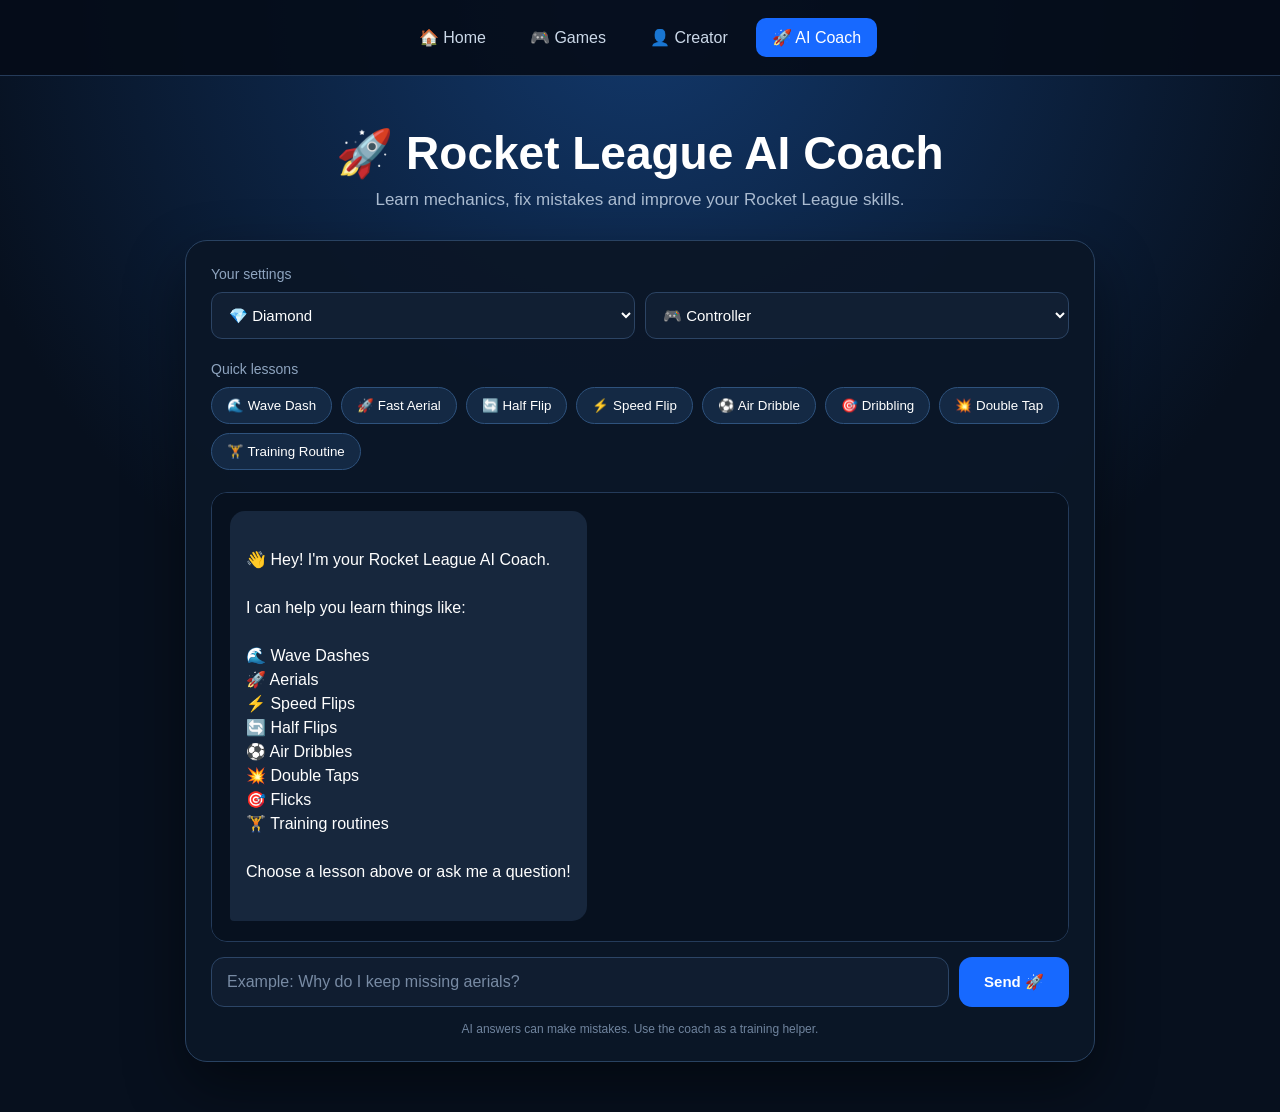
==== coach.html @ 6cd59a52 "Create coach.html" ====
<!DOCTYPE html>
<html lang="en">

<head>
  <meta charset="UTF-8">

  <meta
    name="viewport"
    content="width=device-width, initial-scale=1.0"
  >

  <title>Rocket League AI Coach</title>

  <style>

    * {
      box-sizing: border-box;
    }

    body {
      margin: 0;
      min-height: 100vh;

      font-family: Arial, Helvetica, sans-serif;

      background:
        radial-gradient(circle at top, #12386b, #07101e 55%);

      color: white;
    }


    /* =========================
       NAVIGATION
    ========================= */

    nav {
      width: 100%;

      display: flex;
      justify-content: center;
      align-items: center;

      gap: 12px;

      padding: 18px;

      background: rgba(5, 12, 24, 0.9);

      border-bottom: 1px solid #253b59;
    }

    nav a {
      text-decoration: none;

      color: #cbd8e8;

      padding: 10px 16px;

      border-radius: 10px;

      transition: 0.2s;
    }

    nav a:hover {
      color: white;
      background: #1769ff;
    }

    nav a.active {
      color: white;
      background: #1769ff;
    }


    /* =========================
       PAGE
    ========================= */

    .page {
      width: 100%;
      max-width: 950px;

      margin: auto;

      padding: 50px 20px;
    }


    /* =========================
       TITLE
    ========================= */

    .hero {
      text-align: center;

      margin-bottom: 30px;
    }

    .hero h1 {
      margin: 0 0 10px;

      font-size: 46px;
    }

    .hero p {
      margin: 0;

      color: #aabbd0;

      font-size: 17px;
    }


    /* =========================
       COACH CARD
    ========================= */

    .coach-card {
      background: rgba(11, 22, 39, 0.96);

      border: 1px solid #294261;

      border-radius: 22px;

      padding: 25px;

      box-shadow:
        0 25px 60px rgba(0, 0, 0, 0.45);
    }


    /* =========================
       SETTINGS
    ========================= */

    .settings-title {
      margin-bottom: 10px;

      font-size: 14px;

      color: #8ea4bf;
    }

    .settings {
      display: flex;

      gap: 10px;

      margin-bottom: 22px;
    }

    .settings select {
      flex: 1;

      padding: 13px;

      background: #111f33;

      color: white;

      border: 1px solid #2c4464;

      border-radius: 11px;

      font-size: 15px;

      cursor: pointer;
    }


    /* =========================
       MECHANIC BUTTONS
    ========================= */

    .mechanics-title {
      margin-bottom: 10px;

      font-size: 14px;

      color: #8ea4bf;
    }

    .mechanic-buttons {
      display: flex;

      flex-wrap: wrap;

      gap: 9px;

      margin-bottom: 22px;
    }

    .mechanic-buttons button {
      background: #142944;

      color: white;

      border: 1px solid #2e527d;

      border-radius: 22px;

      padding: 10px 15px;

      cursor: pointer;

      transition: 0.2s;
    }

    .mechanic-buttons button:hover {
      background: #1769ff;

      transform: translateY(-2px);
    }


    /* =========================
       CHAT
    ========================= */

    .chat {
      height: 450px;

      overflow-y: auto;

      background: #07111f;

      border: 1px solid #243b5a;

      border-radius: 16px;

      padding: 18px;

      margin-bottom: 15px;

      scroll-behavior: smooth;
    }

    .message {
      width: fit-content;

      max-width: 80%;

      padding: 13px 16px;

      margin-bottom: 13px;

      border-radius: 15px;

      line-height: 1.5;

      white-space: pre-wrap;
    }

    .bot-message {
      background: #17273d;

      border-bottom-left-radius: 4px;
    }

    .user-message {
      background: #1769ff;

      margin-left: auto;

      border-bottom-right-radius: 4px;
    }


    /* =========================
       TYPING
    ========================= */

    .typing {
      color: #9eb0c7;

      font-style: italic;
    }


    /* =========================
       INPUT
    ========================= */

    .input-area {
      display: flex;

      gap: 10px;
    }

    #question {
      flex: 1;

      padding: 15px;

      background: #101d30;

      color: white;

      border: 1px solid #2c4566;

      border-radius: 13px;

      outline: none;

      font-size: 16px;
    }

    #question::placeholder {
      color: #788ba4;
    }

    #question:focus {
      border-color: #1769ff;
    }

    #sendButton {
      min-width: 110px;

      border: none;

      border-radius: 13px;

      background: #1769ff;

      color: white;

      font-weight: bold;

      font-size: 15px;

      cursor: pointer;

      transition: 0.2s;
    }

    #sendButton:hover {
      background: #3480ff;
    }

    #sendButton:disabled {
      opacity: 0.5;

      cursor: default;
    }


    /* =========================
       BOTTOM INFO
    ========================= */

    .bottom-info {
      margin-top: 15px;

      text-align: center;

      color: #70849e;

      font-size: 12px;
    }


    /* =========================
       MOBILE
    ========================= */

    @media (max-width: 650px) {

      nav {
        gap: 3px;

        padding: 12px 5px;
      }

      nav a {
        padding: 8px 8px;

        font-size: 13px;
      }

      .page {
        padding: 30px 12px;
      }

      .hero h1 {
        font-size: 34px;
      }

      .settings {
        flex-direction: column;
      }

      .chat {
        height: 400px;
      }

      .message {
        max-width: 92%;
      }

      .input-area {
        flex-direction: column;
      }

      #sendButton {
        padding: 14px;
      }

    }

  </style>
</head>


<body>


  <!-- =========================
       NAVIGATION
  ========================== -->

  <nav>

    <a href="index.html">
      🏠 Home
    </a>

    <a href="game.html">
      🎮 Games
    </a>

    <a href="creator.html">
      👤 Creator
    </a>

    <a
      href="coach.html"
      class="active"
    >
      🚀 AI Coach
    </a>

  </nav>



  <!-- =========================
       PAGE
  ========================== -->

  <main class="page">


    <div class="hero">

      <h1>
        🚀 Rocket League AI Coach
      </h1>

      <p>
        Learn mechanics, fix mistakes and improve your Rocket League skills.
      </p>

    </div>



    <div class="coach-card">


      <!-- SETTINGS -->

      <div class="settings-title">
        Your settings
      </div>


      <div class="settings">

        <select id="rank">

          <option value="Bronze">
            🥉 Bronze
          </option>

          <option value="Silver">
            🥈 Silver
          </option>

          <option value="Gold">
            🥇 Gold
          </option>

          <option value="Platinum">
            💠 Platinum
          </option>

          <option value="Diamond" selected>
            💎 Diamond
          </option>

          <option value="Champion">
            🏆 Champion
          </option>

          <option value="Grand Champion">
            🔴 Grand Champion
          </option>

          <option value="SSL">
            🌟 SSL
          </option>

        </select>



        <select id="controls">

          <option value="Controller">
            🎮 Controller
          </option>

          <option value="Keyboard and Mouse">
            ⌨️ Keyboard & Mouse
          </option>

        </select>

      </div>



      <!-- MECHANICS -->

      <div class="mechanics-title">
        Quick lessons
      </div>


      <div class="mechanic-buttons">


        <button
          onclick="quickAsk('Teach me how to wave dash step by step')"
        >
          🌊 Wave Dash
        </button>


        <button
          onclick="quickAsk('Teach me how to fast aerial step by step')"
        >
          🚀 Fast Aerial
        </button>


        <button
          onclick="quickAsk('Teach me how to half flip step by step')"
        >
          🔄 Half Flip
        </button>


        <button
          onclick="quickAsk('Teach me how to speed flip step by step')"
        >
          ⚡ Speed Flip
        </button>


        <button
          onclick="quickAsk('Teach me how to air dribble step by step')"
        >
          ⚽ Air Dribble
        </button>


        <button
          onclick="quickAsk('Teach me how to dribble and flick')"
        >
          🎯 Dribbling
        </button>


        <button
          onclick="quickAsk('Teach me how to hit double taps')"
        >
          💥 Double Tap
        </button>


        <button
          onclick="quickAsk('Create a 15 minute Rocket League training routine for my rank')"
        >
          🏋️ Training Routine
        </button>


      </div>



      <!-- CHAT -->

      <div
        id="chat"
        class="chat"
      >

        <div class="message bot-message">
👋 Hey! I'm your Rocket League AI Coach.

I can help you learn things like:

🌊 Wave Dashes
🚀 Aerials
⚡ Speed Flips
🔄 Half Flips
⚽ Air Dribbles
💥 Double Taps
🎯 Flicks
🏋️ Training routines

Choose a lesson above or ask me a question!
        </div>

      </div>



      <!-- INPUT -->

      <div class="input-area">


        <input
          id="question"
          type="text"
          placeholder="Example: Why do I keep missing aerials?"
          autocomplete="off"
        >


        <button
          id="sendButton"
          onclick="sendMessage()"
        >
          Send 🚀
        </button>


      </div>


      <div class="bottom-info">
        AI answers can make mistakes. Use the coach as a training helper.
      </div>


    </div>

  </main>



  <script>


    /* ========================================
       IMPORTANT

       Later replace this with your backend URL.

       Example:

       https://my-rl-coach.vercel.app/api/coach

    ======================================== */


    const BACKEND_URL =
      "https://YOUR-VERCEL-PROJECT.vercel.app/api/coach";



    /* Store the recent conversation */

    let conversation = [];



    /* ========================================
       ADD MESSAGE TO CHAT
    ======================================== */


    function addMessage(text, sender) {

      const chat =
        document.getElementById("chat");


      const message =
        document.createElement("div");


      message.classList.add("message");


      if (sender === "user") {

        message.classList.add(
          "user-message"
        );

      } else {

        message.classList.add(
          "bot-message"
        );

      }


      message.textContent = text;


      chat.appendChild(message);


      chat.scrollTop =
        chat.scrollHeight;

    }



    /* ========================================
       QUICK BUTTON
    ======================================== */


    function quickAsk(question) {

      const input =
        document.getElementById("question");


      input.value = question;


      sendMessage();

    }



    /* ========================================
       SEND MESSAGE
    ======================================== */


    async function sendMessage() {


      const input =
        document.getElementById("question");


      const sendButton =
        document.getElementById("sendButton");


      const rank =
        document.getElementById("rank").value;


      const controls =
        document.getElementById("controls").value;


      const question =
        input.value.trim();



      if (!question) {

        return;

      }



      /* Show user's message */

      addMessage(
        question,
        "user"
      );



      /* Save it */

      conversation.push({

        role: "user",

        content: question

      });



      input.value = "";



      /* Disable button while AI thinks */

      sendButton.disabled = true;

      sendButton.textContent = "...";



      /* Typing message */

      const typing =
        document.createElement("div");


      typing.className =
        "message bot-message typing";


      typing.id =
        "typing-message";


      typing.textContent =
        "🚀 Coach is thinking...";


      document
        .getElementById("chat")
        .appendChild(typing);



      try {


        const response =
          await fetch(
            BACKEND_URL,
            {

              method: "POST",

              headers: {

                "Content-Type":
                  "application/json"

              },


              body: JSON.stringify({

                rank: rank,

                controls: controls,

                messages:
                  conversation.slice(-10)

              })

            }
          );



        const data =
          await response.json();



        /* Remove typing */

        document
          .getElementById("typing-message")
          ?.remove();



        if (!response.ok) {

          throw new Error(
            data.error ||
            "The coach could not answer."
          );

        }



        /* Show AI response */

        addMessage(
          data.reply,
          "bot"
        );



        /* Remember AI response */

        conversation.push({

          role: "assistant",

          content: data.reply

        });



      } catch (error) {


        console.error(error);



        document
          .getElementById("typing-message")
          ?.remove();



        addMessage(
          "⚠️ I couldn't connect to the AI coach.\n\nThe backend probably hasn't been connected yet.",
          "bot"
        );


      } finally {


        sendButton.disabled = false;


        sendButton.textContent =
          "Send 🚀";


        input.focus();


      }

    }



    /* ========================================
       ENTER KEY = SEND
    ======================================== */


    document
      .getElementById("question")
      .addEventListener(
        "keydown",
        function(event) {


          if (
            event.key === "Enter" &&
            !event.shiftKey
          ) {

            event.preventDefault();

            sendMessage();

          }


        }
      );


  </script>


</body>

</html>
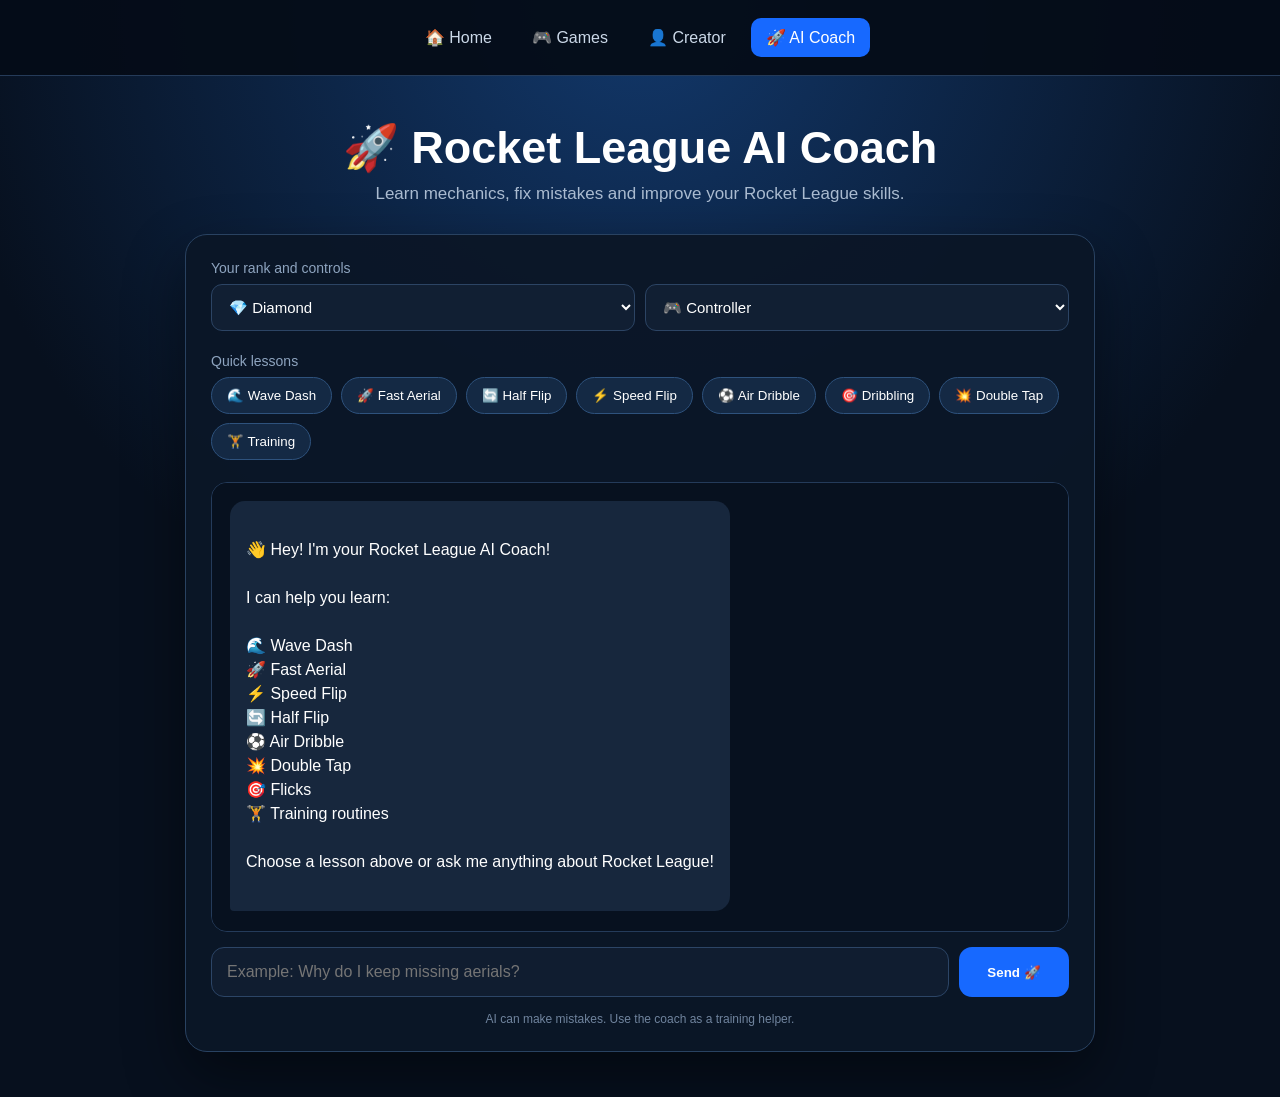
==== commit 3e47cbd8: "Update coach.html" ====
--- a/coach.html
+++ b/coach.html
@@ -30,52 +30,45 @@
     }
 
 
-    /* =========================
-       NAVIGATION
-    ========================= */
-
     nav {
-      width: 100%;
-
       display: flex;
       justify-content: center;
       align-items: center;
 
-      gap: 12px;
+      gap: 10px;
 
       padding: 18px;
 
-      background: rgba(5, 12, 24, 0.9);
+      background: rgba(5, 12, 24, 0.95);
 
       border-bottom: 1px solid #253b59;
     }
 
+
     nav a {
+      color: #cbd8e8;
+
       text-decoration: none;
 
-      color: #cbd8e8;
-
-      padding: 10px 16px;
+      padding: 10px 15px;
 
       border-radius: 10px;
 
       transition: 0.2s;
     }
 
+
     nav a:hover {
+      background: #1769ff;
       color: white;
+    }
+
+
+    nav a.active {
       background: #1769ff;
-    }
-
-    nav a.active {
       color: white;
-      background: #1769ff;
-    }
-
-
-    /* =========================
-       PAGE
-    ========================= */
+    }
+
 
     .page {
       width: 100%;
@@ -83,13 +76,9 @@
 
       margin: auto;
 
-      padding: 50px 20px;
-    }
-
-
-    /* =========================
-       TITLE
-    ========================= */
+      padding: 45px 20px;
+    }
+
 
     .hero {
       text-align: center;
@@ -97,11 +86,13 @@
       margin-bottom: 30px;
     }
 
+
     .hero h1 {
       margin: 0 0 10px;
 
-      font-size: 46px;
-    }
+      font-size: 45px;
+    }
+
 
     .hero p {
       margin: 0;
@@ -112,10 +103,6 @@
     }
 
 
-    /* =========================
-       COACH CARD
-    ========================= */
-
     .coach-card {
       background: rgba(11, 22, 39, 0.96);
 
@@ -130,17 +117,14 @@
     }
 
 
-    /* =========================
-       SETTINGS
-    ========================= */
-
-    .settings-title {
-      margin-bottom: 10px;
+    .label {
+      margin-bottom: 8px;
+
+      color: #8ea4bf;
 
       font-size: 14px;
-
-      color: #8ea4bf;
-    }
+    }
+
 
     .settings {
       display: flex;
@@ -150,6 +134,7 @@
       margin-bottom: 22px;
     }
 
+
     .settings select {
       flex: 1;
 
@@ -164,59 +149,43 @@
       border-radius: 11px;
 
       font-size: 15px;
+    }
+
+
+    .mechanics {
+      display: flex;
+
+      flex-wrap: wrap;
+
+      gap: 9px;
+
+      margin-bottom: 22px;
+    }
+
+
+    .mechanics button {
+      background: #142944;
+
+      color: white;
+
+      border: 1px solid #2e527d;
+
+      border-radius: 22px;
+
+      padding: 10px 15px;
 
       cursor: pointer;
-    }
-
-
-    /* =========================
-       MECHANIC BUTTONS
-    ========================= */
-
-    .mechanics-title {
-      margin-bottom: 10px;
-
-      font-size: 14px;
-
-      color: #8ea4bf;
-    }
-
-    .mechanic-buttons {
-      display: flex;
-
-      flex-wrap: wrap;
-
-      gap: 9px;
-
-      margin-bottom: 22px;
-    }
-
-    .mechanic-buttons button {
-      background: #142944;
-
-      color: white;
-
-      border: 1px solid #2e527d;
-
-      border-radius: 22px;
-
-      padding: 10px 15px;
-
-      cursor: pointer;
 
       transition: 0.2s;
     }
 
-    .mechanic-buttons button:hover {
+
+    .mechanics button:hover {
       background: #1769ff;
 
       transform: translateY(-2px);
     }
 
-
-    /* =========================
-       CHAT
-    ========================= */
 
     .chat {
       height: 450px;
@@ -236,6 +205,7 @@
       scroll-behavior: smooth;
     }
 
+
     .message {
       width: fit-content;
 
@@ -252,13 +222,15 @@
       white-space: pre-wrap;
     }
 
-    .bot-message {
+
+    .bot {
       background: #17273d;
 
       border-bottom-left-radius: 4px;
     }
 
-    .user-message {
+
+    .user {
       background: #1769ff;
 
       margin-left: auto;
@@ -266,10 +238,6 @@
       border-bottom-right-radius: 4px;
     }
 
-
-    /* =========================
-       TYPING
-    ========================= */
 
     .typing {
       color: #9eb0c7;
@@ -278,16 +246,13 @@
     }
 
 
-    /* =========================
-       INPUT
-    ========================= */
-
     .input-area {
       display: flex;
 
       gap: 10px;
     }
 
+
     #question {
       flex: 1;
 
@@ -306,14 +271,12 @@
       font-size: 16px;
     }
 
-    #question::placeholder {
-      color: #788ba4;
-    }
 
     #question:focus {
       border-color: #1769ff;
     }
 
+
     #sendButton {
       min-width: 110px;
 
@@ -327,17 +290,15 @@
 
       font-weight: bold;
 
-      font-size: 15px;
-
       cursor: pointer;
-
-      transition: 0.2s;
-    }
+    }
+
 
     #sendButton:hover {
       background: #3480ff;
     }
 
+
     #sendButton:disabled {
       opacity: 0.5;
 
@@ -345,63 +306,60 @@
     }
 
 
-    /* =========================
-       BOTTOM INFO
-    ========================= */
-
-    .bottom-info {
+    .info {
+      text-align: center;
+
       margin-top: 15px;
 
-      text-align: center;
-
       color: #70849e;
 
       font-size: 12px;
     }
 
 
-    /* =========================
-       MOBILE
-    ========================= */
-
     @media (max-width: 650px) {
 
       nav {
-        gap: 3px;
-
-        padding: 12px 5px;
-      }
+        flex-wrap: wrap;
+      }
+
 
       nav a {
-        padding: 8px 8px;
-
+        padding: 8px;
         font-size: 13px;
       }
+
 
       .page {
         padding: 30px 12px;
       }
 
+
       .hero h1 {
         font-size: 34px;
       }
 
+
       .settings {
         flex-direction: column;
       }
 
+
       .chat {
         height: 400px;
       }
 
+
       .message {
         max-width: 92%;
       }
 
+
       .input-area {
         flex-direction: column;
       }
 
+
       #sendButton {
         padding: 14px;
       }
@@ -409,15 +367,12 @@
     }
 
   </style>
+
 </head>
 
 
 <body>
 
-
-  <!-- =========================
-       NAVIGATION
-  ========================== -->
 
   <nav>
 
@@ -443,11 +398,6 @@
   </nav>
 
 
-
-  <!-- =========================
-       PAGE
-  ========================== -->
-
   <main class="page">
 
 
@@ -464,14 +414,11 @@
     </div>
 
 
-
     <div class="coach-card">
 
 
-      <!-- SETTINGS -->
-
-      <div class="settings-title">
-        Your settings
+      <div class="label">
+        Your rank and controls
       </div>
 
 
@@ -514,7 +461,6 @@
         </select>
 
 
-
         <select id="controls">
 
           <option value="Controller">
@@ -530,109 +476,74 @@
       </div>
 
 
-
-      <!-- MECHANICS -->
-
-      <div class="mechanics-title">
+      <div class="label">
         Quick lessons
       </div>
 
 
-      <div class="mechanic-buttons">
-
-
-        <button
-          onclick="quickAsk('Teach me how to wave dash step by step')"
-        >
+      <div class="mechanics">
+
+        <button onclick="quickAsk('Teach me how to wave dash step by step')">
           🌊 Wave Dash
         </button>
 
-
-        <button
-          onclick="quickAsk('Teach me how to fast aerial step by step')"
-        >
+        <button onclick="quickAsk('Teach me how to fast aerial step by step')">
           🚀 Fast Aerial
         </button>
 
-
-        <button
-          onclick="quickAsk('Teach me how to half flip step by step')"
-        >
+        <button onclick="quickAsk('Teach me how to half flip step by step')">
           🔄 Half Flip
         </button>
 
-
-        <button
-          onclick="quickAsk('Teach me how to speed flip step by step')"
-        >
+        <button onclick="quickAsk('Teach me how to speed flip step by step')">
           ⚡ Speed Flip
         </button>
 
-
-        <button
-          onclick="quickAsk('Teach me how to air dribble step by step')"
-        >
+        <button onclick="quickAsk('Teach me how to air dribble step by step')">
           ⚽ Air Dribble
         </button>
 
-
-        <button
-          onclick="quickAsk('Teach me how to dribble and flick')"
-        >
+        <button onclick="quickAsk('Teach me how to dribble and flick')">
           🎯 Dribbling
         </button>
 
-
-        <button
-          onclick="quickAsk('Teach me how to hit double taps')"
-        >
+        <button onclick="quickAsk('Teach me how to hit double taps')">
           💥 Double Tap
         </button>
 
-
-        <button
-          onclick="quickAsk('Create a 15 minute Rocket League training routine for my rank')"
-        >
-          🏋️ Training Routine
+        <button onclick="quickAsk('Create a 15 minute Rocket League training routine for my rank')">
+          🏋️ Training
         </button>
 
-
       </div>
 
-
-
-      <!-- CHAT -->
 
       <div
         id="chat"
         class="chat"
       >
 
-        <div class="message bot-message">
-👋 Hey! I'm your Rocket League AI Coach.
-
-I can help you learn things like:
-
-🌊 Wave Dashes
-🚀 Aerials
-⚡ Speed Flips
-🔄 Half Flips
-⚽ Air Dribbles
-💥 Double Taps
+        <div class="message bot">
+👋 Hey! I'm your Rocket League AI Coach!
+
+I can help you learn:
+
+🌊 Wave Dash
+🚀 Fast Aerial
+⚡ Speed Flip
+🔄 Half Flip
+⚽ Air Dribble
+💥 Double Tap
 🎯 Flicks
 🏋️ Training routines
 
-Choose a lesson above or ask me a question!
+Choose a lesson above or ask me anything about Rocket League!
         </div>
 
       </div>
 
 
-
-      <!-- INPUT -->
-
       <div class="input-area">
-
 
         <input
           id="question"
@@ -641,7 +552,6 @@
           autocomplete="off"
         >
 
-
         <button
           id="sendButton"
           onclick="sendMessage()"
@@ -649,12 +559,11 @@
           Send 🚀
         </button>
 
-
       </div>
 
 
-      <div class="bottom-info">
-        AI answers can make mistakes. Use the coach as a training helper.
+      <div class="info">
+        AI can make mistakes. Use the coach as a training helper.
       </div>
 
 
@@ -663,37 +572,22 @@
   </main>
 
 
-
   <script>
 
-
-    /* ========================================
-       IMPORTANT
-
-       Later replace this with your backend URL.
-
-       Example:
-
-       https://my-rl-coach.vercel.app/api/coach
-
-    ======================================== */
-
+    // ==========================================
+    // YOUR VERCEL API
+    // ==========================================
 
     const BACKEND_URL =
-      "https://YOUR-VERCEL-PROJECT.vercel.app/api/coach";
-
-
-
-    /* Store the recent conversation */
+      "https://amirijogos.vercel.app/api/coach";
+
 
     let conversation = [];
 
 
-
-    /* ========================================
-       ADD MESSAGE TO CHAT
-    ======================================== */
-
+    // ==========================================
+    // ADD MESSAGE
+    // ==========================================
 
     function addMessage(text, sender) {
 
@@ -701,32 +595,28 @@
         document.getElementById("chat");
 
 
-      const message =
+      const element =
         document.createElement("div");
 
 
-      message.classList.add("message");
+      element.classList.add("message");
 
 
       if (sender === "user") {
 
-        message.classList.add(
-          "user-message"
-        );
+        element.classList.add("user");
 
       } else {
 
-        message.classList.add(
-          "bot-message"
-        );
-
-      }
-
-
-      message.textContent = text;
-
-
-      chat.appendChild(message);
+        element.classList.add("bot");
+
+      }
+
+
+      element.textContent = text;
+
+
+      chat.appendChild(element);
 
 
       chat.scrollTop =
@@ -735,40 +625,32 @@
     }
 
 
-
-    /* ========================================
-       QUICK BUTTON
-    ======================================== */
-
-
-    function quickAsk(question) {
+    // ==========================================
+    // QUICK LESSON BUTTON
+    // ==========================================
+
+    function quickAsk(text) {
+
+      document.getElementById("question").value =
+        text;
+
+
+      sendMessage();
+
+    }
+
+
+    // ==========================================
+    // SEND MESSAGE
+    // ==========================================
+
+    async function sendMessage() {
 
       const input =
         document.getElementById("question");
 
 
-      input.value = question;
-
-
-      sendMessage();
-
-    }
-
-
-
-    /* ========================================
-       SEND MESSAGE
-    ======================================== */
-
-
-    async function sendMessage() {
-
-
-      const input =
-        document.getElementById("question");
-
-
-      const sendButton =
+      const button =
         document.getElementById("sendButton");
 
 
@@ -784,16 +666,10 @@
         input.value.trim();
 
 
-
       if (!question) {
-
         return;
-
-      }
-
-
-
-      /* Show user's message */
+      }
+
 
       addMessage(
         question,
@@ -801,9 +677,6 @@
       );
 
 
-
-      /* Save it */
-
       conversation.push({
 
         role: "user",
@@ -813,31 +686,25 @@
       });
 
 
-
       input.value = "";
 
 
-
-      /* Disable button while AI thinks */
-
-      sendButton.disabled = true;
-
-      sendButton.textContent = "...";
-
-
-
-      /* Typing message */
+      button.disabled = true;
+
+      button.textContent =
+        "Thinking...";
+
 
       const typing =
         document.createElement("div");
 
 
+      typing.id =
+        "typing";
+
+
       typing.className =
-        "message bot-message typing";
-
-
-      typing.id =
-        "typing-message";
+        "message bot typing";
 
 
       typing.textContent =
@@ -849,9 +716,7 @@
         .appendChild(typing);
 
 
-
       try {
-
 
         const response =
           await fetch(
@@ -867,7 +732,6 @@
 
               },
 
-
               body: JSON.stringify({
 
                 rank: rank,
@@ -883,32 +747,24 @@
           );
 
 
-
         const data =
           await response.json();
 
 
-
-        /* Remove typing */
-
         document
-          .getElementById("typing-message")
+          .getElementById("typing")
           ?.remove();
-
 
 
         if (!response.ok) {
 
           throw new Error(
             data.error ||
-            "The coach could not answer."
+            "The AI Coach couldn't answer."
           );
 
         }
 
-
-
-        /* Show AI response */
 
         addMessage(
           data.reply,
@@ -916,9 +772,6 @@
         );
 
 
-
-        /* Remember AI response */
-
         conversation.push({
 
           role: "assistant",
@@ -928,49 +781,37 @@
         });
 
 
-
       } catch (error) {
 
-
         console.error(error);
 
 
-
         document
-          .getElementById("typing-message")
+          .getElementById("typing")
           ?.remove();
 
 
-
         addMessage(
-          "⚠️ I couldn't connect to the AI coach.\n\nThe backend probably hasn't been connected yet.",
+          "⚠️ Error: " + error.message,
           "bot"
         );
 
-
       } finally {
 
-
-        sendButton.disabled = false;
-
-
-        sendButton.textContent =
+        button.disabled = false;
+
+        button.textContent =
           "Send 🚀";
 
 
         input.focus();
 
-
-      }
-
-    }
-
-
-
-    /* ========================================
-       ENTER KEY = SEND
-    ======================================== */
-
+      }
+
+    }
+
+
+    // ENTER = SEND
 
     document
       .getElementById("question")
@@ -978,23 +819,17 @@
         "keydown",
         function(event) {
 
-
-          if (
-            event.key === "Enter" &&
-            !event.shiftKey
-          ) {
+          if (event.key === "Enter") {
 
             event.preventDefault();
 
             sendMessage();
 
           }
-
 
         }
       );
 
-
   </script>
 
 
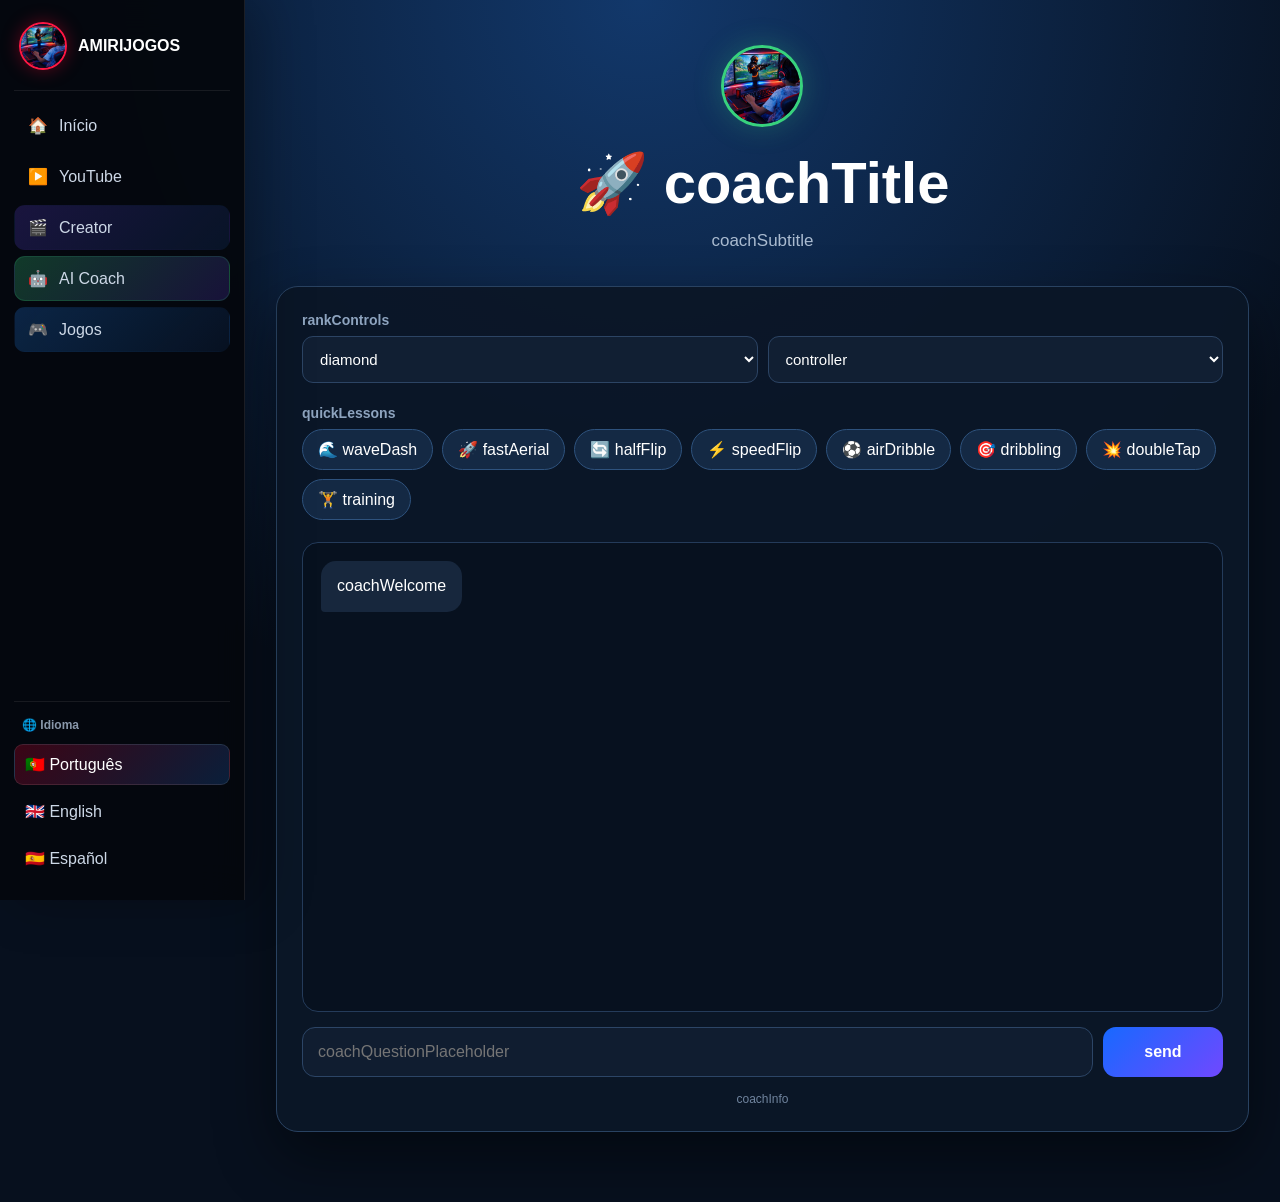
==== commit 264663dc: "Update coach.html" ====
--- a/coach.html
+++ b/coach.html
@@ -1,837 +1,1481 @@
 <!DOCTYPE html>
-<html lang="en">
+<html lang="pt-PT">
 
 <head>
-  <meta charset="UTF-8">
-
-  <meta
-    name="viewport"
-    content="width=device-width, initial-scale=1.0"
-  >
-
-  <title>Rocket League AI Coach</title>
-
-  <style>
-
-    * {
-      box-sizing: border-box;
+
+<meta charset="UTF-8">
+
+<meta
+  name="viewport"
+  content="width=device-width,initial-scale=1.0"
+>
+
+<title>
+AMIRIJOGOS — Rocket League AI Coach
+</title>
+
+<style>
+
+:root{
+  --bg:#05070c;
+  --panel:#0d1624;
+  --panel2:#101d30;
+  --text:#fff;
+  --muted:#9aa7b8;
+  --blue:#2388ff;
+  --purple:#7048ff;
+  --green:#38d27d;
+  --red:#ff3156;
+  --border:rgba(255,255,255,.09);
+  --sidebar:245px;
+}
+
+*{
+  box-sizing:border-box;
+}
+
+html{
+  scroll-behavior:smooth;
+}
+
+body{
+  margin:0;
+
+  padding-left:
+  var(--sidebar);
+
+  min-height:100vh;
+
+  font-family:
+  Arial,
+  Helvetica,
+  sans-serif;
+
+  color:
+  var(--text);
+
+  background:
+  radial-gradient(
+    circle at top,
+    #12386b,
+    #07101e 55%
+  );
+}
+
+button,
+input,
+select{
+  font:inherit;
+}
+
+button{
+  cursor:pointer;
+}
+
+/* =====================================================
+   SIDEBAR
+===================================================== */
+
+.site-sidebar{
+  position:fixed;
+
+  left:0;
+  top:0;
+  bottom:0;
+
+  width:
+  var(--sidebar);
+
+  z-index:3000;
+
+  display:flex;
+
+  flex-direction:column;
+
+  padding:
+  18px 14px;
+
+  background:
+  rgba(5,8,14,.97);
+
+  backdrop-filter:
+  blur(18px);
+
+  border-right:
+  1px solid
+  var(--border);
+
+  box-shadow:
+  15px 0 50px
+  rgba(0,0,0,.28);
+}
+
+.sidebar-brand{
+  display:flex;
+
+  align-items:center;
+
+  gap:11px;
+
+  padding:
+  4px 5px 20px;
+
+  margin-bottom:12px;
+
+  border-bottom:
+  1px solid
+  rgba(255,255,255,.08);
+
+  color:#fff;
+
+  text-decoration:none;
+}
+
+.sidebar-brand img{
+  width:48px;
+  height:48px;
+
+  border-radius:50%;
+
+  object-fit:cover;
+
+  border:
+  2px solid
+  #ff1744;
+
+  box-shadow:
+  0 0 18px
+  rgba(255,0,50,.35);
+}
+
+.sidebar-nav{
+  display:grid;
+
+  gap:6px;
+}
+
+.sidebar-nav a{
+  display:flex;
+
+  align-items:center;
+
+  gap:11px;
+
+  padding:
+  12px 13px;
+
+  border:
+  1px solid
+  transparent;
+
+  border-radius:11px;
+
+  color:#cdd8e7;
+
+  text-decoration:none;
+
+  transition:.22s;
+}
+
+.sidebar-nav a:hover{
+  color:#fff;
+
+  background:
+  rgba(255,255,255,.07);
+
+  transform:
+  translateX(4px);
+}
+
+.creator-link{
+  background:
+  linear-gradient(
+    135deg,
+    rgba(112,72,255,.20),
+    rgba(35,136,255,.10)
+  );
+}
+
+.coach-link{
+  background:
+  linear-gradient(
+    135deg,
+    rgba(56,210,125,.25),
+    rgba(112,72,255,.18)
+  );
+
+  border-color:
+  rgba(56,210,125,.16) !important;
+}
+
+.games-link{
+  background:
+  linear-gradient(
+    135deg,
+    rgba(35,136,255,.23),
+    rgba(35,136,255,.08)
+  );
+}
+
+/* =====================================================
+   LANGUAGE
+===================================================== */
+
+.sidebar-language{
+  margin-top:auto;
+
+  padding-top:16px;
+
+  border-top:
+  1px solid
+  rgba(255,255,255,.08);
+}
+
+.language-title{
+  padding:
+  0 8px 9px;
+
+  color:#8997aa;
+
+  font-size:12px;
+
+  font-weight:900;
+}
+
+.language-button{
+  width:100%;
+
+  padding:10px;
+
+  margin:3px 0;
+
+  border:
+  1px solid
+  transparent;
+
+  border-radius:9px;
+
+  background:transparent;
+
+  color:#cdd8e7;
+
+  text-align:left;
+}
+
+.language-button:hover{
+  background:
+  rgba(255,255,255,.06);
+}
+
+.selected-language{
+  color:#fff !important;
+
+  border-color:
+  rgba(255,255,255,.10) !important;
+
+  background:
+  linear-gradient(
+    135deg,
+    rgba(255,0,51,.22),
+    rgba(35,136,255,.19)
+  ) !important;
+}
+
+/* =====================================================
+   MOBILE SIDEBAR
+===================================================== */
+
+.sidebar-toggle{
+  display:none;
+
+  position:fixed;
+
+  top:12px;
+  left:12px;
+
+  z-index:4000;
+
+  width:47px;
+  height:47px;
+
+  border:0;
+
+  border-radius:12px;
+
+  background:#101827;
+
+  color:#fff;
+
+  font-size:23px;
+
+  box-shadow:
+  0 10px 30px
+  rgba(0,0,0,.4);
+}
+
+.mobile-overlay{
+  display:none;
+
+  position:fixed;
+
+  inset:0;
+
+  z-index:2500;
+
+  background:
+  rgba(0,0,0,.55);
+}
+
+.mobile-overlay.show{
+  display:block;
+}
+
+/* =====================================================
+   PAGE
+===================================================== */
+
+.page{
+  width:min(
+    1000px,
+    94%
+  );
+
+  margin:auto;
+
+  padding:
+  45px 0 70px;
+}
+
+.hero{
+  text-align:center;
+
+  margin-bottom:30px;
+}
+
+.hero-logo{
+  width:82px;
+  height:82px;
+
+  border-radius:50%;
+
+  object-fit:cover;
+
+  border:
+  3px solid
+  var(--green);
+
+  box-shadow:
+  0 0 28px
+  rgba(56,210,125,.25);
+}
+
+.hero h1{
+  font-size:
+  clamp(
+    36px,
+    6vw,
+    58px
+  );
+
+  margin:
+  18px 0 10px;
+}
+
+.hero p{
+  max-width:700px;
+
+  margin:auto;
+
+  color:#aabbd0;
+
+  font-size:17px;
+
+  line-height:1.7;
+}
+
+/* =====================================================
+   COACH
+===================================================== */
+
+.coach-card{
+  background:
+  rgba(11,22,39,.96);
+
+  border:
+  1px solid
+  #294261;
+
+  border-radius:22px;
+
+  padding:25px;
+
+  box-shadow:
+  0 25px 60px
+  rgba(0,0,0,.45);
+}
+
+.label{
+  margin-bottom:8px;
+
+  color:#8ea4bf;
+
+  font-size:14px;
+
+  font-weight:700;
+}
+
+.settings{
+  display:flex;
+
+  gap:10px;
+
+  margin-bottom:22px;
+}
+
+.settings select{
+  flex:1;
+
+  padding:13px;
+
+  background:#111f33;
+
+  color:#fff;
+
+  border:
+  1px solid
+  #2c4464;
+
+  border-radius:11px;
+
+  font-size:15px;
+}
+
+/* =====================================================
+   LESSONS
+===================================================== */
+
+.mechanics{
+  display:flex;
+
+  flex-wrap:wrap;
+
+  gap:9px;
+
+  margin-bottom:22px;
+}
+
+.mechanics button{
+  background:#142944;
+
+  color:#fff;
+
+  border:
+  1px solid
+  #2e527d;
+
+  border-radius:22px;
+
+  padding:
+  10px 15px;
+
+  transition:.2s;
+}
+
+.mechanics button:hover{
+  background:#1769ff;
+
+  transform:
+  translateY(-2px);
+}
+
+/* =====================================================
+   CHAT
+===================================================== */
+
+.chat{
+  height:470px;
+
+  overflow-y:auto;
+
+  background:#07111f;
+
+  border:
+  1px solid
+  #243b5a;
+
+  border-radius:16px;
+
+  padding:18px;
+
+  margin-bottom:15px;
+
+  scroll-behavior:smooth;
+}
+
+.message{
+  width:fit-content;
+
+  max-width:82%;
+
+  padding:
+  13px 16px;
+
+  margin-bottom:13px;
+
+  border-radius:15px;
+
+  line-height:1.55;
+
+  white-space:pre-wrap;
+}
+
+.bot{
+  background:#17273d;
+
+  border-bottom-left-radius:4px;
+}
+
+.user{
+  background:#1769ff;
+
+  margin-left:auto;
+
+  border-bottom-right-radius:4px;
+}
+
+.typing{
+  color:#9eb0c7;
+
+  font-style:italic;
+}
+
+/* =====================================================
+   INPUT
+===================================================== */
+
+.input-area{
+  display:flex;
+
+  gap:10px;
+}
+
+#question{
+  flex:1;
+
+  padding:15px;
+
+  background:#101d30;
+
+  color:#fff;
+
+  border:
+  1px solid
+  #2c4566;
+
+  border-radius:13px;
+
+  outline:none;
+
+  font-size:16px;
+}
+
+#question:focus{
+  border-color:#1769ff;
+}
+
+#sendButton{
+  min-width:120px;
+
+  border:0;
+
+  border-radius:13px;
+
+  background:
+  linear-gradient(
+    135deg,
+    #1769ff,
+    #7048ff
+  );
+
+  color:#fff;
+
+  font-weight:800;
+
+  padding:
+  0 16px;
+}
+
+#sendButton:hover{
+  filter:
+  brightness(1.12);
+}
+
+#sendButton:disabled{
+  opacity:.5;
+
+  cursor:default;
+}
+
+.info{
+  text-align:center;
+
+  margin-top:15px;
+
+  color:#70849e;
+
+  font-size:12px;
+}
+
+/* =====================================================
+   MOBILE
+===================================================== */
+
+@media(max-width:850px){
+
+  body{
+    padding-left:0;
+  }
+
+  .site-sidebar{
+    width:265px;
+
+    transform:
+    translateX(-105%);
+
+    transition:
+    transform .3s;
+  }
+
+  .site-sidebar.open{
+    transform:
+    translateX(0);
+  }
+
+  .sidebar-toggle{
+    display:block;
+  }
+
+  .page{
+    padding-top:75px;
+  }
+
+}
+
+@media(max-width:650px){
+
+  .page{
+    width:min(
+      96%,
+      100%
+    );
+
+    padding-bottom:35px;
+  }
+
+  .settings{
+    flex-direction:column;
+  }
+
+  .chat{
+    height:430px;
+  }
+
+  .message{
+    max-width:92%;
+  }
+
+  .input-area{
+    flex-direction:column;
+  }
+
+  #sendButton{
+    padding:14px;
+  }
+
+  .hero h1{
+    font-size:34px;
+  }
+
+  .coach-card{
+    padding:16px;
+  }
+
+}
+</style>
+
+</head>
+
+<body>
+
+<button
+  id="sidebarToggle"
+  class="sidebar-toggle"
+  aria-label="Menu"
+>
+☰
+</button>
+
+<div
+  id="mobileOverlay"
+  class="mobile-overlay"
+></div>
+
+<!-- =====================================================
+     SIDEBAR
+===================================================== -->
+
+<aside
+  class="site-sidebar"
+  id="siteSidebar"
+>
+
+<a
+  href="index.html"
+  class="sidebar-brand"
+>
+
+<img
+  src="perfil.jpg"
+  alt="AMIRIJOGOS"
+>
+
+<strong>
+AMIRIJOGOS
+</strong>
+
+</a>
+
+<nav class="sidebar-nav">
+
+<a href="index.html">
+🏠
+<span data-i18n="home">
+Início
+</span>
+</a>
+
+<a
+  href="https://www.youtube.com/@amirijogos"
+  target="_blank"
+  rel="noopener noreferrer"
+>
+▶️
+<span data-i18n="youtube">
+YouTube
+</span>
+</a>
+
+<a
+  href="creator.html"
+  class="creator-link"
+>
+🎬
+<span data-i18n="creator">
+Creator
+</span>
+</a>
+
+<a
+  href="coach.html"
+  class="coach-link"
+>
+🤖
+<span data-i18n="aiCoach">
+AI Coach
+</span>
+</a>
+
+<a
+  href="games.html"
+  class="games-link"
+>
+🎮
+<span data-i18n="games">
+Jogos
+</span>
+</a>
+
+</nav>
+
+<div class="sidebar-language">
+
+<div class="language-title">
+🌐
+<span data-i18n="language">
+Idioma
+</span>
+</div>
+
+<button
+  class="language-button"
+  data-language="pt"
+  onclick="setAmiriLanguage('pt')"
+>
+🇵🇹 Português
+</button>
+
+<button
+  class="language-button"
+  data-language="en"
+  onclick="setAmiriLanguage('en')"
+>
+🇬🇧 English
+</button>
+
+<button
+  class="language-button"
+  data-language="es"
+  onclick="setAmiriLanguage('es')"
+>
+🇪🇸 Español
+</button>
+
+</div>
+
+</aside>
+
+<!-- =====================================================
+     COACH
+===================================================== -->
+
+<main class="page">
+
+<header class="hero">
+
+<img
+  src="perfil.jpg"
+  alt="AMIRIJOGOS"
+  class="hero-logo"
+>
+
+<h1>
+
+🚀
+
+<span data-i18n="coachTitle">
+Rocket League AI Coach
+</span>
+
+</h1>
+
+<p data-i18n="coachSubtitle">
+Aprende mecânicas,
+corrige erros e melhora as tuas skills no Rocket League.
+</p>
+
+</header>
+
+<section class="coach-card">
+
+<div
+  class="label"
+  data-i18n="rankControls"
+>
+O teu rank e controlos
+</div>
+
+<div class="settings">
+
+<select id="rank">
+
+<option
+  value="Bronze"
+  data-i18n="bronze"
+>
+Bronze
+</option>
+
+<option
+  value="Silver"
+  data-i18n="silver"
+>
+Prata
+</option>
+
+<option
+  value="Gold"
+  data-i18n="gold"
+>
+Ouro
+</option>
+
+<option
+  value="Platinum"
+  data-i18n="platinum"
+>
+Platina
+</option>
+
+<option
+  value="Diamond"
+  data-i18n="diamond"
+  selected
+>
+Diamante
+</option>
+
+<option
+  value="Champion"
+  data-i18n="champion"
+>
+Champion
+</option>
+
+<option
+  value="Grand Champion"
+  data-i18n="grandChampion"
+>
+Grand Champion
+</option>
+
+<option
+  value="SSL"
+  data-i18n="ssl"
+>
+SSL
+</option>
+
+</select>
+
+<select id="controls">
+
+<option
+  value="Controller"
+  data-i18n="controller"
+>
+Comando
+</option>
+
+<option
+  value="Keyboard and Mouse"
+  data-i18n="keyboardMouse"
+>
+Teclado e rato
+</option>
+
+</select>
+
+</div>
+
+<!-- =====================================================
+     QUICK LESSONS
+===================================================== -->
+
+<div
+  class="label"
+  data-i18n="quickLessons"
+>
+Aulas rápidas
+</div>
+
+<div class="mechanics">
+
+<button data-prompt="promptWaveDash">
+
+🌊
+<span data-i18n="waveDash">
+Wave Dash
+</span>
+
+</button>
+
+<button data-prompt="promptFastAerial">
+
+🚀
+<span data-i18n="fastAerial">
+Fast Aerial
+</span>
+
+</button>
+
+<button data-prompt="promptHalfFlip">
+
+🔄
+<span data-i18n="halfFlip">
+Half Flip
+</span>
+
+</button>
+
+<button data-prompt="promptSpeedFlip">
+
+⚡
+<span data-i18n="speedFlip">
+Speed Flip
+</span>
+
+</button>
+
+<button data-prompt="promptAirDribble">
+
+⚽
+<span data-i18n="airDribble">
+Air Dribble
+</span>
+
+</button>
+
+<button data-prompt="promptDribbling">
+
+🎯
+<span data-i18n="dribbling">
+Dribbling
+</span>
+
+</button>
+
+<button data-prompt="promptDoubleTap">
+
+💥
+<span data-i18n="doubleTap">
+Double Tap
+</span>
+
+</button>
+
+<button data-prompt="promptTraining">
+
+🏋️
+<span data-i18n="training">
+Treino
+</span>
+
+</button>
+
+</div>
+
+<!-- =====================================================
+     CHAT
+===================================================== -->
+
+<div
+  id="chat"
+  class="chat"
+>
+
+<div
+  class="message bot"
+  data-i18n="coachWelcome"
+>
+👋 Olá!
+Sou o teu Rocket League AI Coach.
+
+Escolhe uma aula rápida
+ou pergunta-me qualquer coisa sobre Rocket League!
+</div>
+
+</div>
+
+<div class="input-area">
+
+<input
+  id="question"
+  type="text"
+  data-i18n-placeholder="coachQuestionPlaceholder"
+  placeholder="Ex.: Porque é que continuo a falhar os aéreos?"
+  autocomplete="off"
+>
+
+<button id="sendButton">
+
+<span data-i18n="send">
+Enviar 🚀
+</span>
+
+</button>
+
+</div>
+
+<div
+  class="info"
+  data-i18n="coachInfo"
+>
+A IA pode cometer erros.
+Usa o Coach como ajuda de treino.
+</div>
+
+</section>
+
+</main>
+
+<script src="language.js"></script>
+
+<script>
+"use strict";
+
+/* =====================================================
+   API
+===================================================== */
+
+const BACKEND_URL =
+"https://amirijogos.vercel.app/api/coach";
+
+const chat =
+document.getElementById(
+  "chat"
+);
+
+const input =
+document.getElementById(
+  "question"
+);
+
+const sendButton =
+document.getElementById(
+  "sendButton"
+);
+
+const sidebar =
+document.getElementById(
+  "siteSidebar"
+);
+
+const sidebarToggle =
+document.getElementById(
+  "sidebarToggle"
+);
+
+const mobileOverlay =
+document.getElementById(
+  "mobileOverlay"
+);
+
+let conversation=[];
+
+/* =====================================================
+   SIDEBAR
+===================================================== */
+
+function closeSidebar(){
+
+  sidebar.classList.remove(
+    "open"
+  );
+
+  mobileOverlay.classList.remove(
+    "show"
+  );
+
+}
+
+sidebarToggle.addEventListener(
+  "click",
+  ()=>{
+
+    sidebar.classList.toggle(
+      "open"
+    );
+
+    mobileOverlay.classList.toggle(
+      "show",
+      sidebar.classList.contains(
+        "open"
+      )
+    );
+
+  }
+);
+
+mobileOverlay.addEventListener(
+  "click",
+  closeSidebar
+);
+
+/* =====================================================
+   ADD MESSAGE
+===================================================== */
+
+function addMessage(
+  text,
+  sender
+){
+
+  const element =
+  document.createElement(
+    "div"
+  );
+
+  element.className =
+  "message "+
+  (
+    sender==="user"
+    ? "user"
+    : "bot"
+  );
+
+  element.textContent =
+  text;
+
+  chat.appendChild(
+    element
+  );
+
+  chat.scrollTop =
+  chat.scrollHeight;
+
+  return element;
+
+}
+
+/* =====================================================
+   LANGUAGE FOR AI
+===================================================== */
+
+function languageInstruction(){
+
+  if(
+    amiriLanguage==="pt"
+  ){
+
+    return "Responde em português de Portugal.";
+
+  }
+
+  if(
+    amiriLanguage==="es"
+  ){
+
+    return "Responde en español.";
+
+  }
+
+  return "Reply in English.";
+
+}
+
+/* =====================================================
+   SEND MESSAGE
+===================================================== */
+
+async function sendMessage(){
+
+  const question =
+  input.value.trim();
+
+  if(!question){
+    return;
+  }
+
+  const rank =
+  document.getElementById(
+    "rank"
+  ).value;
+
+  const controls =
+  document.getElementById(
+    "controls"
+  ).value;
+
+  addMessage(
+    question,
+    "user"
+  );
+
+  input.value="";
+
+  sendButton.disabled=true;
+
+  sendButton.textContent=
+  t(
+    "coachThinking"
+  );
+
+  const typing =
+  addMessage(
+    t(
+      "coachThinking"
+    ),
+    "bot"
+  );
+
+  typing.classList.add(
+    "typing"
+  );
+
+  try{
+
+    const apiMessages =
+    conversation.slice(
+      -8
+    );
+
+    apiMessages.push({
+      role:"user",
+
+      content:
+      question+
+      "\n\n"+
+      languageInstruction()
+    });
+
+    const response =
+    await fetch(
+      BACKEND_URL,
+      {
+        method:"POST",
+
+        headers:{
+          "Content-Type":
+          "application/json"
+        },
+
+        body:
+        JSON.stringify({
+          rank,
+          controls,
+          language:
+          amiriLanguage,
+          messages:
+          apiMessages
+        })
+      }
+    );
+
+    const data =
+    await response.json();
+
+    typing.remove();
+
+    if(
+      !response.ok
+    ){
+
+      throw new Error(
+        data.error ||
+        "AI Coach error"
+      );
+
     }
 
-    body {
-      margin: 0;
-      min-height: 100vh;
-
-      font-family: Arial, Helvetica, sans-serif;
-
-      background:
-        radial-gradient(circle at top, #12386b, #07101e 55%);
-
-      color: white;
+    const reply =
+    data.reply ||
+    data.text;
+
+    if(!reply){
+
+      throw new Error(
+        "Empty AI response"
+      );
+
     }
 
-
-    nav {
-      display: flex;
-      justify-content: center;
-      align-items: center;
-
-      gap: 10px;
-
-      padding: 18px;
-
-      background: rgba(5, 12, 24, 0.95);
-
-      border-bottom: 1px solid #253b59;
+    addMessage(
+      reply,
+      "bot"
+    );
+
+    conversation.push(
+      {
+        role:"user",
+        content:question
+      },
+      {
+        role:"assistant",
+        content:reply
+      }
+    );
+
+  }catch(error){
+
+    typing.remove();
+
+    addMessage(
+      "⚠️ "+
+      t("error")+
+      ": "+
+      error.message,
+      "bot"
+    );
+
+  }finally{
+
+    sendButton.disabled=false;
+
+    sendButton.textContent=
+    t(
+      "send"
+    );
+
+    input.focus();
+
+  }
+
+}
+
+/* SEND BUTTON */
+
+sendButton.addEventListener(
+  "click",
+  sendMessage
+);
+
+/* ENTER */
+
+input.addEventListener(
+  "keydown",
+  event=>{
+
+    if(
+      event.key===
+      "Enter"
+    ){
+
+      event.preventDefault();
+
+      sendMessage();
+
     }
 
-
-    nav a {
-      color: #cbd8e8;
-
-      text-decoration: none;
-
-      padding: 10px 15px;
-
-      border-radius: 10px;
-
-      transition: 0.2s;
+  }
+);
+
+/* QUICK LESSONS */
+
+document
+.querySelectorAll(
+  "[data-prompt]"
+)
+.forEach(
+  button=>{
+
+    button.addEventListener(
+      "click",
+      ()=>{
+
+        input.value =
+        t(
+          button.dataset.prompt
+        );
+
+        sendMessage();
+
+      }
+    );
+
+  }
+);
+
+/* LANGUAGE CHANGED */
+
+document.addEventListener(
+  "amirilanguagechange",
+  ()=>{
+
+    if(
+      !sendButton.disabled
+    ){
+
+      sendButton.textContent=
+      t(
+        "send"
+      );
+
     }
 
-
-    nav a:hover {
-      background: #1769ff;
-      color: white;
-    }
-
-
-    nav a.active {
-      background: #1769ff;
-      color: white;
-    }
-
-
-    .page {
-      width: 100%;
-      max-width: 950px;
-
-      margin: auto;
-
-      padding: 45px 20px;
-    }
-
-
-    .hero {
-      text-align: center;
-
-      margin-bottom: 30px;
-    }
-
-
-    .hero h1 {
-      margin: 0 0 10px;
-
-      font-size: 45px;
-    }
-
-
-    .hero p {
-      margin: 0;
-
-      color: #aabbd0;
-
-      font-size: 17px;
-    }
-
-
-    .coach-card {
-      background: rgba(11, 22, 39, 0.96);
-
-      border: 1px solid #294261;
-
-      border-radius: 22px;
-
-      padding: 25px;
-
-      box-shadow:
-        0 25px 60px rgba(0, 0, 0, 0.45);
-    }
-
-
-    .label {
-      margin-bottom: 8px;
-
-      color: #8ea4bf;
-
-      font-size: 14px;
-    }
-
-
-    .settings {
-      display: flex;
-
-      gap: 10px;
-
-      margin-bottom: 22px;
-    }
-
-
-    .settings select {
-      flex: 1;
-
-      padding: 13px;
-
-      background: #111f33;
-
-      color: white;
-
-      border: 1px solid #2c4464;
-
-      border-radius: 11px;
-
-      font-size: 15px;
-    }
-
-
-    .mechanics {
-      display: flex;
-
-      flex-wrap: wrap;
-
-      gap: 9px;
-
-      margin-bottom: 22px;
-    }
-
-
-    .mechanics button {
-      background: #142944;
-
-      color: white;
-
-      border: 1px solid #2e527d;
-
-      border-radius: 22px;
-
-      padding: 10px 15px;
-
-      cursor: pointer;
-
-      transition: 0.2s;
-    }
-
-
-    .mechanics button:hover {
-      background: #1769ff;
-
-      transform: translateY(-2px);
-    }
-
-
-    .chat {
-      height: 450px;
-
-      overflow-y: auto;
-
-      background: #07111f;
-
-      border: 1px solid #243b5a;
-
-      border-radius: 16px;
-
-      padding: 18px;
-
-      margin-bottom: 15px;
-
-      scroll-behavior: smooth;
-    }
-
-
-    .message {
-      width: fit-content;
-
-      max-width: 80%;
-
-      padding: 13px 16px;
-
-      margin-bottom: 13px;
-
-      border-radius: 15px;
-
-      line-height: 1.5;
-
-      white-space: pre-wrap;
-    }
-
-
-    .bot {
-      background: #17273d;
-
-      border-bottom-left-radius: 4px;
-    }
-
-
-    .user {
-      background: #1769ff;
-
-      margin-left: auto;
-
-      border-bottom-right-radius: 4px;
-    }
-
-
-    .typing {
-      color: #9eb0c7;
-
-      font-style: italic;
-    }
-
-
-    .input-area {
-      display: flex;
-
-      gap: 10px;
-    }
-
-
-    #question {
-      flex: 1;
-
-      padding: 15px;
-
-      background: #101d30;
-
-      color: white;
-
-      border: 1px solid #2c4566;
-
-      border-radius: 13px;
-
-      outline: none;
-
-      font-size: 16px;
-    }
-
-
-    #question:focus {
-      border-color: #1769ff;
-    }
-
-
-    #sendButton {
-      min-width: 110px;
-
-      border: none;
-
-      border-radius: 13px;
-
-      background: #1769ff;
-
-      color: white;
-
-      font-weight: bold;
-
-      cursor: pointer;
-    }
-
-
-    #sendButton:hover {
-      background: #3480ff;
-    }
-
-
-    #sendButton:disabled {
-      opacity: 0.5;
-
-      cursor: default;
-    }
-
-
-    .info {
-      text-align: center;
-
-      margin-top: 15px;
-
-      color: #70849e;
-
-      font-size: 12px;
-    }
-
-
-    @media (max-width: 650px) {
-
-      nav {
-        flex-wrap: wrap;
-      }
-
-
-      nav a {
-        padding: 8px;
-        font-size: 13px;
-      }
-
-
-      .page {
-        padding: 30px 12px;
-      }
-
-
-      .hero h1 {
-        font-size: 34px;
-      }
-
-
-      .settings {
-        flex-direction: column;
-      }
-
-
-      .chat {
-        height: 400px;
-      }
-
-
-      .message {
-        max-width: 92%;
-      }
-
-
-      .input-area {
-        flex-direction: column;
-      }
-
-
-      #sendButton {
-        padding: 14px;
-      }
-
-    }
-
-  </style>
-
-</head>
-
-
-<body>
-
-
-  <nav>
-
-    <a href="index.html">
-      🏠 Home
-    </a>
-
-    <a href="game.html">
-      🎮 Games
-    </a>
-
-    <a href="creator.html">
-      👤 Creator
-    </a>
-
-    <a
-      href="coach.html"
-      class="active"
-    >
-      🚀 AI Coach
-    </a>
-
-  </nav>
-
-
-  <main class="page">
-
-
-    <div class="hero">
-
-      <h1>
-        🚀 Rocket League AI Coach
-      </h1>
-
-      <p>
-        Learn mechanics, fix mistakes and improve your Rocket League skills.
-      </p>
-
-    </div>
-
-
-    <div class="coach-card">
-
-
-      <div class="label">
-        Your rank and controls
-      </div>
-
-
-      <div class="settings">
-
-        <select id="rank">
-
-          <option value="Bronze">
-            🥉 Bronze
-          </option>
-
-          <option value="Silver">
-            🥈 Silver
-          </option>
-
-          <option value="Gold">
-            🥇 Gold
-          </option>
-
-          <option value="Platinum">
-            💠 Platinum
-          </option>
-
-          <option value="Diamond" selected>
-            💎 Diamond
-          </option>
-
-          <option value="Champion">
-            🏆 Champion
-          </option>
-
-          <option value="Grand Champion">
-            🔴 Grand Champion
-          </option>
-
-          <option value="SSL">
-            🌟 SSL
-          </option>
-
-        </select>
-
-
-        <select id="controls">
-
-          <option value="Controller">
-            🎮 Controller
-          </option>
-
-          <option value="Keyboard and Mouse">
-            ⌨️ Keyboard & Mouse
-          </option>
-
-        </select>
-
-      </div>
-
-
-      <div class="label">
-        Quick lessons
-      </div>
-
-
-      <div class="mechanics">
-
-        <button onclick="quickAsk('Teach me how to wave dash step by step')">
-          🌊 Wave Dash
-        </button>
-
-        <button onclick="quickAsk('Teach me how to fast aerial step by step')">
-          🚀 Fast Aerial
-        </button>
-
-        <button onclick="quickAsk('Teach me how to half flip step by step')">
-          🔄 Half Flip
-        </button>
-
-        <button onclick="quickAsk('Teach me how to speed flip step by step')">
-          ⚡ Speed Flip
-        </button>
-
-        <button onclick="quickAsk('Teach me how to air dribble step by step')">
-          ⚽ Air Dribble
-        </button>
-
-        <button onclick="quickAsk('Teach me how to dribble and flick')">
-          🎯 Dribbling
-        </button>
-
-        <button onclick="quickAsk('Teach me how to hit double taps')">
-          💥 Double Tap
-        </button>
-
-        <button onclick="quickAsk('Create a 15 minute Rocket League training routine for my rank')">
-          🏋️ Training
-        </button>
-
-      </div>
-
-
-      <div
-        id="chat"
-        class="chat"
-      >
-
-        <div class="message bot">
-👋 Hey! I'm your Rocket League AI Coach!
-
-I can help you learn:
-
-🌊 Wave Dash
-🚀 Fast Aerial
-⚡ Speed Flip
-🔄 Half Flip
-⚽ Air Dribble
-💥 Double Tap
-🎯 Flicks
-🏋️ Training routines
-
-Choose a lesson above or ask me anything about Rocket League!
-        </div>
-
-      </div>
-
-
-      <div class="input-area">
-
-        <input
-          id="question"
-          type="text"
-          placeholder="Example: Why do I keep missing aerials?"
-          autocomplete="off"
-        >
-
-        <button
-          id="sendButton"
-          onclick="sendMessage()"
-        >
-          Send 🚀
-        </button>
-
-      </div>
-
-
-      <div class="info">
-        AI can make mistakes. Use the coach as a training helper.
-      </div>
-
-
-    </div>
-
-  </main>
-
-
-  <script>
-
-    // ==========================================
-    // YOUR VERCEL API
-    // ==========================================
-
-    const BACKEND_URL =
-      "https://amirijogos.vercel.app/api/coach";
-
-
-    let conversation = [];
-
-
-    // ==========================================
-    // ADD MESSAGE
-    // ==========================================
-
-    function addMessage(text, sender) {
-
-      const chat =
-        document.getElementById("chat");
-
-
-      const element =
-        document.createElement("div");
-
-
-      element.classList.add("message");
-
-
-      if (sender === "user") {
-
-        element.classList.add("user");
-
-      } else {
-
-        element.classList.add("bot");
-
-      }
-
-
-      element.textContent = text;
-
-
-      chat.appendChild(element);
-
-
-      chat.scrollTop =
-        chat.scrollHeight;
-
-    }
-
-
-    // ==========================================
-    // QUICK LESSON BUTTON
-    // ==========================================
-
-    function quickAsk(text) {
-
-      document.getElementById("question").value =
-        text;
-
-
-      sendMessage();
-
-    }
-
-
-    // ==========================================
-    // SEND MESSAGE
-    // ==========================================
-
-    async function sendMessage() {
-
-      const input =
-        document.getElementById("question");
-
-
-      const button =
-        document.getElementById("sendButton");
-
-
-      const rank =
-        document.getElementById("rank").value;
-
-
-      const controls =
-        document.getElementById("controls").value;
-
-
-      const question =
-        input.value.trim();
-
-
-      if (!question) {
-        return;
-      }
-
-
-      addMessage(
-        question,
-        "user"
-      );
-
-
-      conversation.push({
-
-        role: "user",
-
-        content: question
-
-      });
-
-
-      input.value = "";
-
-
-      button.disabled = true;
-
-      button.textContent =
-        "Thinking...";
-
-
-      const typing =
-        document.createElement("div");
-
-
-      typing.id =
-        "typing";
-
-
-      typing.className =
-        "message bot typing";
-
-
-      typing.textContent =
-        "🚀 Coach is thinking...";
-
-
-      document
-        .getElementById("chat")
-        .appendChild(typing);
-
-
-      try {
-
-        const response =
-          await fetch(
-            BACKEND_URL,
-            {
-
-              method: "POST",
-
-              headers: {
-
-                "Content-Type":
-                  "application/json"
-
-              },
-
-              body: JSON.stringify({
-
-                rank: rank,
-
-                controls: controls,
-
-                messages:
-                  conversation.slice(-10)
-
-              })
-
-            }
-          );
-
-
-        const data =
-          await response.json();
-
-
-        document
-          .getElementById("typing")
-          ?.remove();
-
-
-        if (!response.ok) {
-
-          throw new Error(
-            data.error ||
-            "The AI Coach couldn't answer."
-          );
-
-        }
-
-
-        addMessage(
-          data.reply,
-          "bot"
-        );
-
-
-        conversation.push({
-
-          role: "assistant",
-
-          content: data.reply
-
-        });
-
-
-      } catch (error) {
-
-        console.error(error);
-
-
-        document
-          .getElementById("typing")
-          ?.remove();
-
-
-        addMessage(
-          "⚠️ Error: " + error.message,
-          "bot"
-        );
-
-      } finally {
-
-        button.disabled = false;
-
-        button.textContent =
-          "Send 🚀";
-
-
-        input.focus();
-
-      }
-
-    }
-
-
-    // ENTER = SEND
-
-    document
-      .getElementById("question")
-      .addEventListener(
-        "keydown",
-        function(event) {
-
-          if (event.key === "Enter") {
-
-            event.preventDefault();
-
-            sendMessage();
-
-          }
-
-        }
-      );
-
-  </script>
-
+  }
+);
+
+</script>
 
 </body>
 
